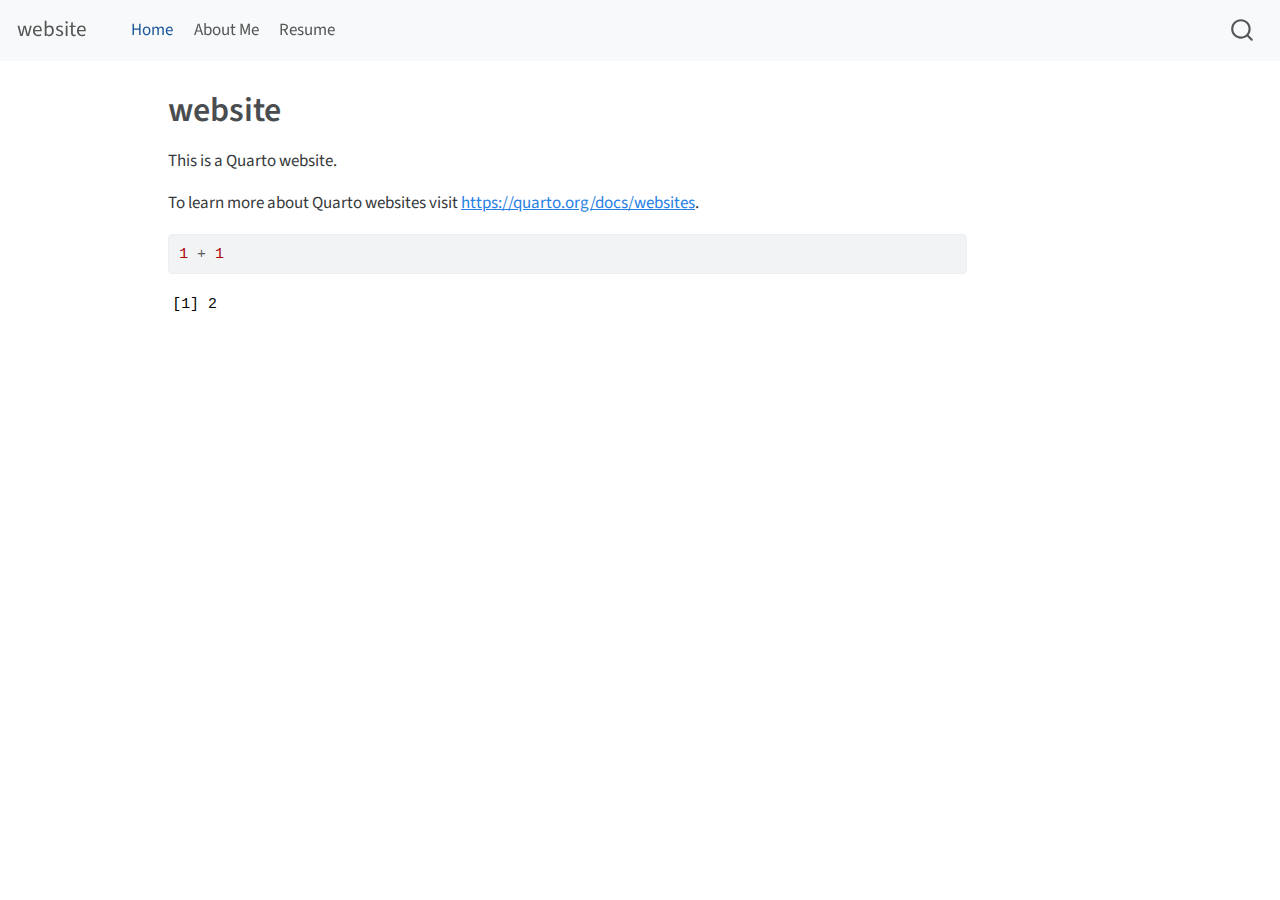
==== index.html @ 54f01acc "Built site for gh-pages" ====
<!DOCTYPE html>
<html xmlns="http://www.w3.org/1999/xhtml" lang="en" xml:lang="en"><head>

<meta charset="utf-8">
<meta name="generator" content="quarto-1.3.433">

<meta name="viewport" content="width=device-width, initial-scale=1.0, user-scalable=yes">


<title>website</title>
<style>
code{white-space: pre-wrap;}
span.smallcaps{font-variant: small-caps;}
div.columns{display: flex; gap: min(4vw, 1.5em);}
div.column{flex: auto; overflow-x: auto;}
div.hanging-indent{margin-left: 1.5em; text-indent: -1.5em;}
ul.task-list{list-style: none;}
ul.task-list li input[type="checkbox"] {
  width: 0.8em;
  margin: 0 0.8em 0.2em -1em; /* quarto-specific, see https://github.com/quarto-dev/quarto-cli/issues/4556 */ 
  vertical-align: middle;
}
/* CSS for syntax highlighting */
pre > code.sourceCode { white-space: pre; position: relative; }
pre > code.sourceCode > span { display: inline-block; line-height: 1.25; }
pre > code.sourceCode > span:empty { height: 1.2em; }
.sourceCode { overflow: visible; }
code.sourceCode > span { color: inherit; text-decoration: inherit; }
div.sourceCode { margin: 1em 0; }
pre.sourceCode { margin: 0; }
@media screen {
div.sourceCode { overflow: auto; }
}
@media print {
pre > code.sourceCode { white-space: pre-wrap; }
pre > code.sourceCode > span { text-indent: -5em; padding-left: 5em; }
}
pre.numberSource code
  { counter-reset: source-line 0; }
pre.numberSource code > span
  { position: relative; left: -4em; counter-increment: source-line; }
pre.numberSource code > span > a:first-child::before
  { content: counter(source-line);
    position: relative; left: -1em; text-align: right; vertical-align: baseline;
    border: none; display: inline-block;
    -webkit-touch-callout: none; -webkit-user-select: none;
    -khtml-user-select: none; -moz-user-select: none;
    -ms-user-select: none; user-select: none;
    padding: 0 4px; width: 4em;
  }
pre.numberSource { margin-left: 3em;  padding-left: 4px; }
div.sourceCode
  {   }
@media screen {
pre > code.sourceCode > span > a:first-child::before { text-decoration: underline; }
}
</style>


<script src="site_libs/quarto-nav/quarto-nav.js"></script>
<script src="site_libs/quarto-nav/headroom.min.js"></script>
<script src="site_libs/clipboard/clipboard.min.js"></script>
<script src="site_libs/quarto-search/autocomplete.umd.js"></script>
<script src="site_libs/quarto-search/fuse.min.js"></script>
<script src="site_libs/quarto-search/quarto-search.js"></script>
<meta name="quarto:offset" content="./">
<script src="site_libs/quarto-html/quarto.js"></script>
<script src="site_libs/quarto-html/popper.min.js"></script>
<script src="site_libs/quarto-html/tippy.umd.min.js"></script>
<script src="site_libs/quarto-html/anchor.min.js"></script>
<link href="site_libs/quarto-html/tippy.css" rel="stylesheet">
<link href="site_libs/quarto-html/quarto-syntax-highlighting.css" rel="stylesheet" id="quarto-text-highlighting-styles">
<script src="site_libs/bootstrap/bootstrap.min.js"></script>
<link href="site_libs/bootstrap/bootstrap-icons.css" rel="stylesheet">
<link href="site_libs/bootstrap/bootstrap.min.css" rel="stylesheet" id="quarto-bootstrap" data-mode="light">
<script id="quarto-search-options" type="application/json">{
  "location": "navbar",
  "copy-button": false,
  "collapse-after": 3,
  "panel-placement": "end",
  "type": "overlay",
  "limit": 20,
  "language": {
    "search-no-results-text": "No results",
    "search-matching-documents-text": "matching documents",
    "search-copy-link-title": "Copy link to search",
    "search-hide-matches-text": "Hide additional matches",
    "search-more-match-text": "more match in this document",
    "search-more-matches-text": "more matches in this document",
    "search-clear-button-title": "Clear",
    "search-detached-cancel-button-title": "Cancel",
    "search-submit-button-title": "Submit",
    "search-label": "Search"
  }
}</script>


<link rel="stylesheet" href="styles.css">
</head>

<body class="nav-fixed">

<div id="quarto-search-results"></div>
  <header id="quarto-header" class="headroom fixed-top">
    <nav class="navbar navbar-expand-lg navbar-dark ">
      <div class="navbar-container container-fluid">
      <div class="navbar-brand-container">
    <a class="navbar-brand" href="./index.html">
    <span class="navbar-title">website</span>
    </a>
  </div>
            <div id="quarto-search" class="" title="Search"></div>
          <button class="navbar-toggler" type="button" data-bs-toggle="collapse" data-bs-target="#navbarCollapse" aria-controls="navbarCollapse" aria-expanded="false" aria-label="Toggle navigation" onclick="if (window.quartoToggleHeadroom) { window.quartoToggleHeadroom(); }">
  <span class="navbar-toggler-icon"></span>
</button>
          <div class="collapse navbar-collapse" id="navbarCollapse">
            <ul class="navbar-nav navbar-nav-scroll me-auto">
  <li class="nav-item">
    <a class="nav-link active" href="./index.html" rel="" target="" aria-current="page">
 <span class="menu-text">Home</span></a>
  </li>  
  <li class="nav-item">
    <a class="nav-link" href="./about.html" rel="" target="">
 <span class="menu-text">About Me</span></a>
  </li>  
  <li class="nav-item">
    <a class="nav-link" href="./resume/kring-resume.html" rel="" target="">
 <span class="menu-text">Resume</span></a>
  </li>  
</ul>
            <div class="quarto-navbar-tools ms-auto">
</div>
          </div> <!-- /navcollapse -->
      </div> <!-- /container-fluid -->
    </nav>
</header>
<!-- content -->
<div id="quarto-content" class="quarto-container page-columns page-rows-contents page-layout-article page-navbar">
<!-- sidebar -->
<!-- margin-sidebar -->
    <div id="quarto-margin-sidebar" class="sidebar margin-sidebar">
        
    </div>
<!-- main -->
<main class="content" id="quarto-document-content">

<header id="title-block-header" class="quarto-title-block default">
<div class="quarto-title">
<h1 class="title">website</h1>
</div>



<div class="quarto-title-meta">

    
  
    
  </div>
  

</header>

<p>This is a Quarto website.</p>
<p>To learn more about Quarto websites visit <a href="https://quarto.org/docs/websites" class="uri">https://quarto.org/docs/websites</a>.</p>
<div class="cell">
<div class="sourceCode cell-code" id="cb1"><pre class="sourceCode r code-with-copy"><code class="sourceCode r"><span id="cb1-1"><a href="#cb1-1" aria-hidden="true" tabindex="-1"></a><span class="dv">1</span> <span class="sc">+</span> <span class="dv">1</span></span></code><button title="Copy to Clipboard" class="code-copy-button"><i class="bi"></i></button></pre></div>
<div class="cell-output cell-output-stdout">
<pre><code>[1] 2</code></pre>
</div>
</div>



</main> <!-- /main -->
<script id="quarto-html-after-body" type="application/javascript">
window.document.addEventListener("DOMContentLoaded", function (event) {
  const toggleBodyColorMode = (bsSheetEl) => {
    const mode = bsSheetEl.getAttribute("data-mode");
    const bodyEl = window.document.querySelector("body");
    if (mode === "dark") {
      bodyEl.classList.add("quarto-dark");
      bodyEl.classList.remove("quarto-light");
    } else {
      bodyEl.classList.add("quarto-light");
      bodyEl.classList.remove("quarto-dark");
    }
  }
  const toggleBodyColorPrimary = () => {
    const bsSheetEl = window.document.querySelector("link#quarto-bootstrap");
    if (bsSheetEl) {
      toggleBodyColorMode(bsSheetEl);
    }
  }
  toggleBodyColorPrimary();  
  const icon = "";
  const anchorJS = new window.AnchorJS();
  anchorJS.options = {
    placement: 'right',
    icon: icon
  };
  anchorJS.add('.anchored');
  const isCodeAnnotation = (el) => {
    for (const clz of el.classList) {
      if (clz.startsWith('code-annotation-')) {                     
        return true;
      }
    }
    return false;
  }
  const clipboard = new window.ClipboardJS('.code-copy-button', {
    text: function(trigger) {
      const codeEl = trigger.previousElementSibling.cloneNode(true);
      for (const childEl of codeEl.children) {
        if (isCodeAnnotation(childEl)) {
          childEl.remove();
        }
      }
      return codeEl.innerText;
    }
  });
  clipboard.on('success', function(e) {
    // button target
    const button = e.trigger;
    // don't keep focus
    button.blur();
    // flash "checked"
    button.classList.add('code-copy-button-checked');
    var currentTitle = button.getAttribute("title");
    button.setAttribute("title", "Copied!");
    let tooltip;
    if (window.bootstrap) {
      button.setAttribute("data-bs-toggle", "tooltip");
      button.setAttribute("data-bs-placement", "left");
      button.setAttribute("data-bs-title", "Copied!");
      tooltip = new bootstrap.Tooltip(button, 
        { trigger: "manual", 
          customClass: "code-copy-button-tooltip",
          offset: [0, -8]});
      tooltip.show();    
    }
    setTimeout(function() {
      if (tooltip) {
        tooltip.hide();
        button.removeAttribute("data-bs-title");
        button.removeAttribute("data-bs-toggle");
        button.removeAttribute("data-bs-placement");
      }
      button.setAttribute("title", currentTitle);
      button.classList.remove('code-copy-button-checked');
    }, 1000);
    // clear code selection
    e.clearSelection();
  });
  function tippyHover(el, contentFn) {
    const config = {
      allowHTML: true,
      content: contentFn,
      maxWidth: 500,
      delay: 100,
      arrow: false,
      appendTo: function(el) {
          return el.parentElement;
      },
      interactive: true,
      interactiveBorder: 10,
      theme: 'quarto',
      placement: 'bottom-start'
    };
    window.tippy(el, config); 
  }
  const noterefs = window.document.querySelectorAll('a[role="doc-noteref"]');
  for (var i=0; i<noterefs.length; i++) {
    const ref = noterefs[i];
    tippyHover(ref, function() {
      // use id or data attribute instead here
      let href = ref.getAttribute('data-footnote-href') || ref.getAttribute('href');
      try { href = new URL(href).hash; } catch {}
      const id = href.replace(/^#\/?/, "");
      const note = window.document.getElementById(id);
      return note.innerHTML;
    });
  }
      let selectedAnnoteEl;
      const selectorForAnnotation = ( cell, annotation) => {
        let cellAttr = 'data-code-cell="' + cell + '"';
        let lineAttr = 'data-code-annotation="' +  annotation + '"';
        const selector = 'span[' + cellAttr + '][' + lineAttr + ']';
        return selector;
      }
      const selectCodeLines = (annoteEl) => {
        const doc = window.document;
        const targetCell = annoteEl.getAttribute("data-target-cell");
        const targetAnnotation = annoteEl.getAttribute("data-target-annotation");
        const annoteSpan = window.document.querySelector(selectorForAnnotation(targetCell, targetAnnotation));
        const lines = annoteSpan.getAttribute("data-code-lines").split(",");
        const lineIds = lines.map((line) => {
          return targetCell + "-" + line;
        })
        let top = null;
        let height = null;
        let parent = null;
        if (lineIds.length > 0) {
            //compute the position of the single el (top and bottom and make a div)
            const el = window.document.getElementById(lineIds[0]);
            top = el.offsetTop;
            height = el.offsetHeight;
            parent = el.parentElement.parentElement;
          if (lineIds.length > 1) {
            const lastEl = window.document.getElementById(lineIds[lineIds.length - 1]);
            const bottom = lastEl.offsetTop + lastEl.offsetHeight;
            height = bottom - top;
          }
          if (top !== null && height !== null && parent !== null) {
            // cook up a div (if necessary) and position it 
            let div = window.document.getElementById("code-annotation-line-highlight");
            if (div === null) {
              div = window.document.createElement("div");
              div.setAttribute("id", "code-annotation-line-highlight");
              div.style.position = 'absolute';
              parent.appendChild(div);
            }
            div.style.top = top - 2 + "px";
            div.style.height = height + 4 + "px";
            let gutterDiv = window.document.getElementById("code-annotation-line-highlight-gutter");
            if (gutterDiv === null) {
              gutterDiv = window.document.createElement("div");
              gutterDiv.setAttribute("id", "code-annotation-line-highlight-gutter");
              gutterDiv.style.position = 'absolute';
              const codeCell = window.document.getElementById(targetCell);
              const gutter = codeCell.querySelector('.code-annotation-gutter');
              gutter.appendChild(gutterDiv);
            }
            gutterDiv.style.top = top - 2 + "px";
            gutterDiv.style.height = height + 4 + "px";
          }
          selectedAnnoteEl = annoteEl;
        }
      };
      const unselectCodeLines = () => {
        const elementsIds = ["code-annotation-line-highlight", "code-annotation-line-highlight-gutter"];
        elementsIds.forEach((elId) => {
          const div = window.document.getElementById(elId);
          if (div) {
            div.remove();
          }
        });
        selectedAnnoteEl = undefined;
      };
      // Attach click handler to the DT
      const annoteDls = window.document.querySelectorAll('dt[data-target-cell]');
      for (const annoteDlNode of annoteDls) {
        annoteDlNode.addEventListener('click', (event) => {
          const clickedEl = event.target;
          if (clickedEl !== selectedAnnoteEl) {
            unselectCodeLines();
            const activeEl = window.document.querySelector('dt[data-target-cell].code-annotation-active');
            if (activeEl) {
              activeEl.classList.remove('code-annotation-active');
            }
            selectCodeLines(clickedEl);
            clickedEl.classList.add('code-annotation-active');
          } else {
            // Unselect the line
            unselectCodeLines();
            clickedEl.classList.remove('code-annotation-active');
          }
        });
      }
  const findCites = (el) => {
    const parentEl = el.parentElement;
    if (parentEl) {
      const cites = parentEl.dataset.cites;
      if (cites) {
        return {
          el,
          cites: cites.split(' ')
        };
      } else {
        return findCites(el.parentElement)
      }
    } else {
      return undefined;
    }
  };
  var bibliorefs = window.document.querySelectorAll('a[role="doc-biblioref"]');
  for (var i=0; i<bibliorefs.length; i++) {
    const ref = bibliorefs[i];
    const citeInfo = findCites(ref);
    if (citeInfo) {
      tippyHover(citeInfo.el, function() {
        var popup = window.document.createElement('div');
        citeInfo.cites.forEach(function(cite) {
          var citeDiv = window.document.createElement('div');
          citeDiv.classList.add('hanging-indent');
          citeDiv.classList.add('csl-entry');
          var biblioDiv = window.document.getElementById('ref-' + cite);
          if (biblioDiv) {
            citeDiv.innerHTML = biblioDiv.innerHTML;
          }
          popup.appendChild(citeDiv);
        });
        return popup.innerHTML;
      });
    }
  }
});
</script>
</div> <!-- /content -->



</body></html>
---- site_libs/quarto-html/tippy.css ----
.tippy-box[data-animation=fade][data-state=hidden]{opacity:0}[data-tippy-root]{max-width:calc(100vw - 10px)}.tippy-box{position:relative;background-color:#333;color:#fff;border-radius:4px;font-size:14px;line-height:1.4;white-space:normal;outline:0;transition-property:transform,visibility,opacity}.tippy-box[data-placement^=top]>.tippy-arrow{bottom:0}.tippy-box[data-placement^=top]>.tippy-arrow:before{bottom:-7px;left:0;border-width:8px 8px 0;border-top-color:initial;transform-origin:center top}.tippy-box[data-placement^=bottom]>.tippy-arrow{top:0}.tippy-box[data-placement^=bottom]>.tippy-arrow:before{top:-7px;left:0;border-width:0 8px 8px;border-bottom-color:initial;transform-origin:center bottom}.tippy-box[data-placement^=left]>.tippy-arrow{right:0}.tippy-box[data-placement^=left]>.tippy-arrow:before{border-width:8px 0 8px 8px;border-left-color:initial;right:-7px;transform-origin:center left}.tippy-box[data-placement^=right]>.tippy-arrow{left:0}.tippy-box[data-placement^=right]>.tippy-arrow:before{left:-7px;border-width:8px 8px 8px 0;border-right-color:initial;transform-origin:center right}.tippy-box[data-inertia][data-state=visible]{transition-timing-function:cubic-bezier(.54,1.5,.38,1.11)}.tippy-arrow{width:16px;height:16px;color:#333}.tippy-arrow:before{content:"";position:absolute;border-color:transparent;border-style:solid}.tippy-content{position:relative;padding:5px 9px;z-index:1}
---- site_libs/quarto-html/quarto-syntax-highlighting.css ----
/* quarto syntax highlight colors */
:root {
  --quarto-hl-ot-color: #003B4F;
  --quarto-hl-at-color: #657422;
  --quarto-hl-ss-color: #20794D;
  --quarto-hl-an-color: #5E5E5E;
  --quarto-hl-fu-color: #4758AB;
  --quarto-hl-st-color: #20794D;
  --quarto-hl-cf-color: #003B4F;
  --quarto-hl-op-color: #5E5E5E;
  --quarto-hl-er-color: #AD0000;
  --quarto-hl-bn-color: #AD0000;
  --quarto-hl-al-color: #AD0000;
  --quarto-hl-va-color: #111111;
  --quarto-hl-bu-color: inherit;
  --quarto-hl-ex-color: inherit;
  --quarto-hl-pp-color: #AD0000;
  --quarto-hl-in-color: #5E5E5E;
  --quarto-hl-vs-color: #20794D;
  --quarto-hl-wa-color: #5E5E5E;
  --quarto-hl-do-color: #5E5E5E;
  --quarto-hl-im-color: #00769E;
  --quarto-hl-ch-color: #20794D;
  --quarto-hl-dt-color: #AD0000;
  --quarto-hl-fl-color: #AD0000;
  --quarto-hl-co-color: #5E5E5E;
  --quarto-hl-cv-color: #5E5E5E;
  --quarto-hl-cn-color: #8f5902;
  --quarto-hl-sc-color: #5E5E5E;
  --quarto-hl-dv-color: #AD0000;
  --quarto-hl-kw-color: #003B4F;
}

/* other quarto variables */
:root {
  --quarto-font-monospace: SFMono-Regular, Menlo, Monaco, Consolas, "Liberation Mono", "Courier New", monospace;
}

pre > code.sourceCode > span {
  color: #003B4F;
}

code span {
  color: #003B4F;
}

code.sourceCode > span {
  color: #003B4F;
}

div.sourceCode,
div.sourceCode pre.sourceCode {
  color: #003B4F;
}

code span.ot {
  color: #003B4F;
  font-style: inherit;
}

code span.at {
  color: #657422;
  font-style: inherit;
}

code span.ss {
  color: #20794D;
  font-style: inherit;
}

code span.an {
  color: #5E5E5E;
  font-style: inherit;
}

code span.fu {
  color: #4758AB;
  font-style: inherit;
}

code span.st {
  color: #20794D;
  font-style: inherit;
}

code span.cf {
  color: #003B4F;
  font-style: inherit;
}

code span.op {
  color: #5E5E5E;
  font-style: inherit;
}

code span.er {
  color: #AD0000;
  font-style: inherit;
}

code span.bn {
  color: #AD0000;
  font-style: inherit;
}

code span.al {
  color: #AD0000;
  font-style: inherit;
}

code span.va {
  color: #111111;
  font-style: inherit;
}

code span.bu {
  font-style: inherit;
}

code span.ex {
  font-style: inherit;
}

code span.pp {
  color: #AD0000;
  font-style: inherit;
}

code span.in {
  color: #5E5E5E;
  font-style: inherit;
}

code span.vs {
  color: #20794D;
  font-style: inherit;
}

code span.wa {
  color: #5E5E5E;
  font-style: italic;
}

code span.do {
  color: #5E5E5E;
  font-style: italic;
}

code span.im {
  color: #00769E;
  font-style: inherit;
}

code span.ch {
  color: #20794D;
  font-style: inherit;
}

code span.dt {
  color: #AD0000;
  font-style: inherit;
}

code span.fl {
  color: #AD0000;
  font-style: inherit;
}

code span.co {
  color: #5E5E5E;
  font-style: inherit;
}

code span.cv {
  color: #5E5E5E;
  font-style: italic;
}

code span.cn {
  color: #8f5902;
  font-style: inherit;
}

code span.sc {
  color: #5E5E5E;
  font-style: inherit;
}

code span.dv {
  color: #AD0000;
  font-style: inherit;
}

code span.kw {
  color: #003B4F;
  font-style: inherit;
}

.prevent-inlining {
  content: "</";
}

/*# sourceMappingURL=debc5d5d77c3f9108843748ff7464032.css.map */
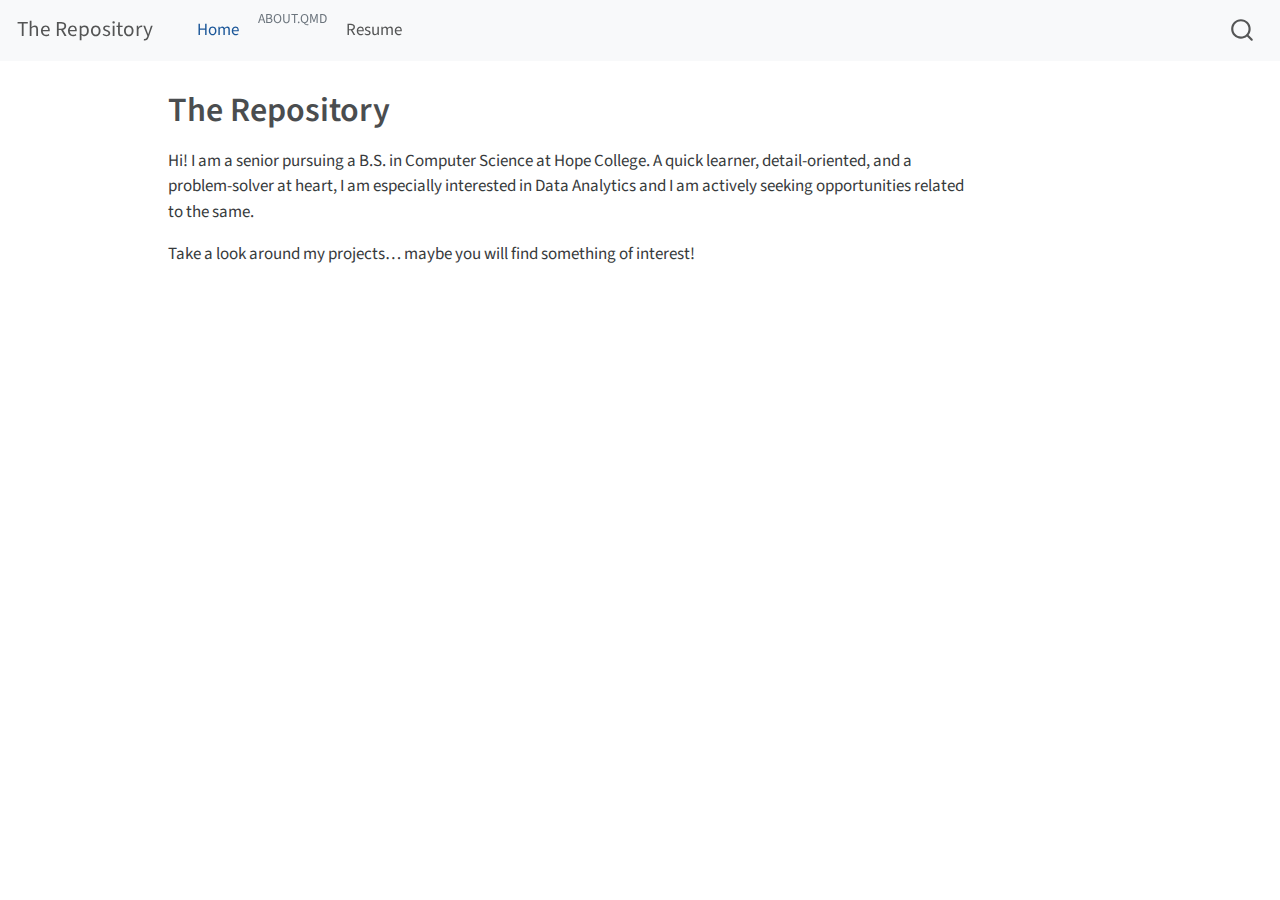
==== commit 902e7112: "Built site for gh-pages" ====
--- a/index.html
+++ b/index.html
@@ -7,7 +7,7 @@
 <meta name="viewport" content="width=device-width, initial-scale=1.0, user-scalable=yes">
 
 
-<title>website</title>
+<title>The Repository</title>
 <style>
 code{white-space: pre-wrap;}
 span.smallcaps{font-variant: small-caps;}
@@ -19,40 +19,6 @@
   width: 0.8em;
   margin: 0 0.8em 0.2em -1em; /* quarto-specific, see https://github.com/quarto-dev/quarto-cli/issues/4556 */ 
   vertical-align: middle;
-}
-/* CSS for syntax highlighting */
-pre > code.sourceCode { white-space: pre; position: relative; }
-pre > code.sourceCode > span { display: inline-block; line-height: 1.25; }
-pre > code.sourceCode > span:empty { height: 1.2em; }
-.sourceCode { overflow: visible; }
-code.sourceCode > span { color: inherit; text-decoration: inherit; }
-div.sourceCode { margin: 1em 0; }
-pre.sourceCode { margin: 0; }
-@media screen {
-div.sourceCode { overflow: auto; }
-}
-@media print {
-pre > code.sourceCode { white-space: pre-wrap; }
-pre > code.sourceCode > span { text-indent: -5em; padding-left: 5em; }
-}
-pre.numberSource code
-  { counter-reset: source-line 0; }
-pre.numberSource code > span
-  { position: relative; left: -4em; counter-increment: source-line; }
-pre.numberSource code > span > a:first-child::before
-  { content: counter(source-line);
-    position: relative; left: -1em; text-align: right; vertical-align: baseline;
-    border: none; display: inline-block;
-    -webkit-touch-callout: none; -webkit-user-select: none;
-    -khtml-user-select: none; -moz-user-select: none;
-    -ms-user-select: none; user-select: none;
-    padding: 0 4px; width: 4em;
-  }
-pre.numberSource { margin-left: 3em;  padding-left: 4px; }
-div.sourceCode
-  {   }
-@media screen {
-pre > code.sourceCode > span > a:first-child::before { text-decoration: underline; }
 }
 </style>
 
@@ -106,7 +72,7 @@
       <div class="navbar-container container-fluid">
       <div class="navbar-brand-container">
     <a class="navbar-brand" href="./index.html">
-    <span class="navbar-title">website</span>
+    <span class="navbar-title">The Repository</span>
     </a>
   </div>
             <div id="quarto-search" class="" title="Search"></div>
@@ -119,10 +85,8 @@
     <a class="nav-link active" href="./index.html" rel="" target="" aria-current="page">
  <span class="menu-text">Home</span></a>
   </li>  
-  <li class="nav-item">
-    <a class="nav-link" href="./about.html" rel="" target="">
- <span class="menu-text">About Me</span></a>
-  </li>  
+  <li class="dropdown-header">
+ <span class="menu-text">about.qmd</span></li>
   <li class="nav-item">
     <a class="nav-link" href="./resume/kring-resume.html" rel="" target="">
  <span class="menu-text">Resume</span></a>
@@ -146,7 +110,7 @@
 
 <header id="title-block-header" class="quarto-title-block default">
 <div class="quarto-title">
-<h1 class="title">website</h1>
+<h1 class="title">The Repository</h1>
 </div>
 
 
@@ -161,14 +125,8 @@
 
 </header>
 
-<p>This is a Quarto website.</p>
-<p>To learn more about Quarto websites visit <a href="https://quarto.org/docs/websites" class="uri">https://quarto.org/docs/websites</a>.</p>
-<div class="cell">
-<div class="sourceCode cell-code" id="cb1"><pre class="sourceCode r code-with-copy"><code class="sourceCode r"><span id="cb1-1"><a href="#cb1-1" aria-hidden="true" tabindex="-1"></a><span class="dv">1</span> <span class="sc">+</span> <span class="dv">1</span></span></code><button title="Copy to Clipboard" class="code-copy-button"><i class="bi"></i></button></pre></div>
-<div class="cell-output cell-output-stdout">
-<pre><code>[1] 2</code></pre>
-</div>
-</div>
+<p>Hi! I am a senior pursuing a B.S. in Computer Science at Hope College. A quick learner, detail-oriented, and a problem-solver at heart, I am especially interested in Data Analytics and I am actively seeking opportunities related to the same.</p>
+<p>Take a look around my projects… maybe you will find something of interest!</p>
 
 
 
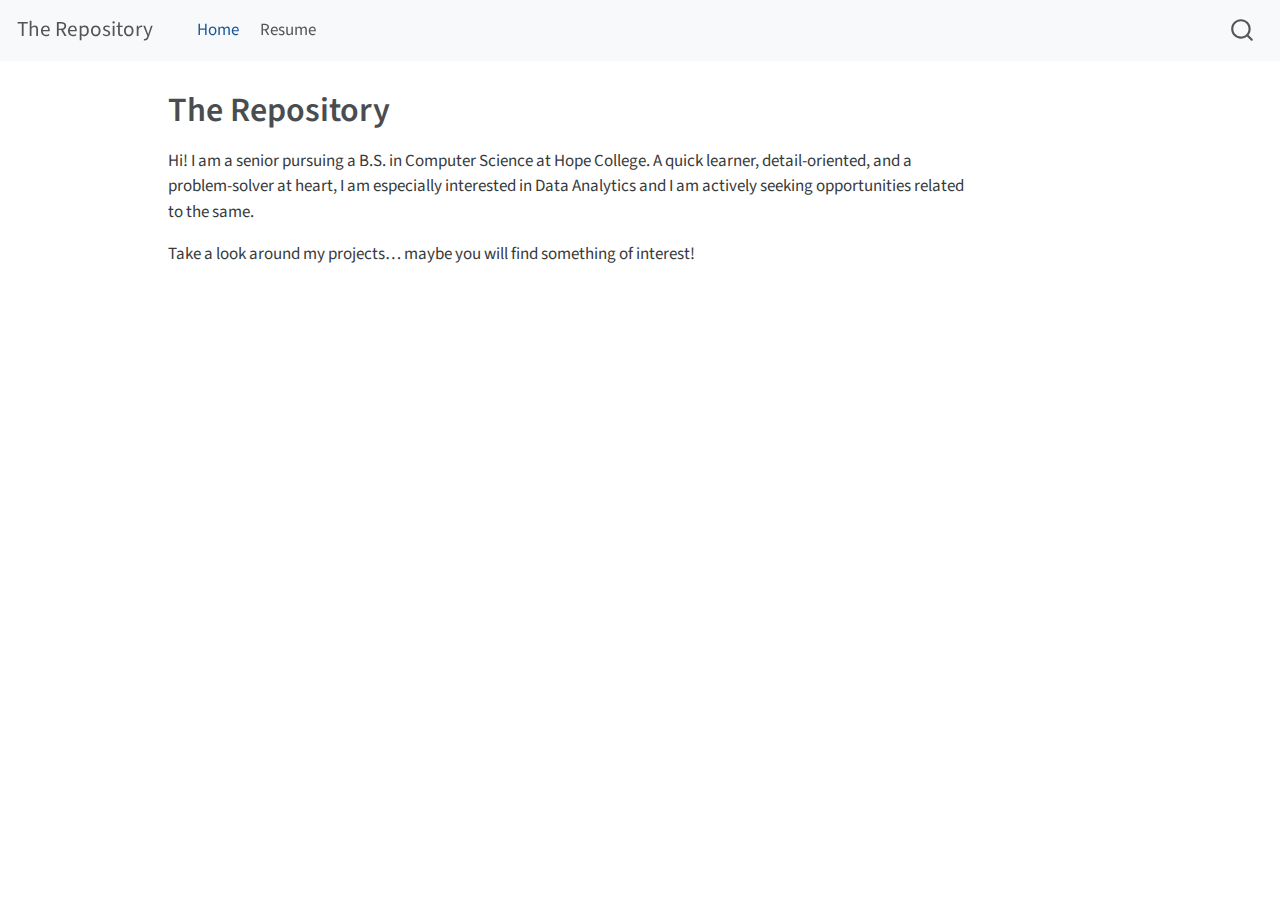
==== commit ab0bfa58: "Built site for gh-pages" ====
--- a/index.html
+++ b/index.html
@@ -85,8 +85,6 @@
     <a class="nav-link active" href="./index.html" rel="" target="" aria-current="page">
  <span class="menu-text">Home</span></a>
   </li>  
-  <li class="dropdown-header">
- <span class="menu-text">about.qmd</span></li>
   <li class="nav-item">
     <a class="nav-link" href="./resume/kring-resume.html" rel="" target="">
  <span class="menu-text">Resume</span></a>
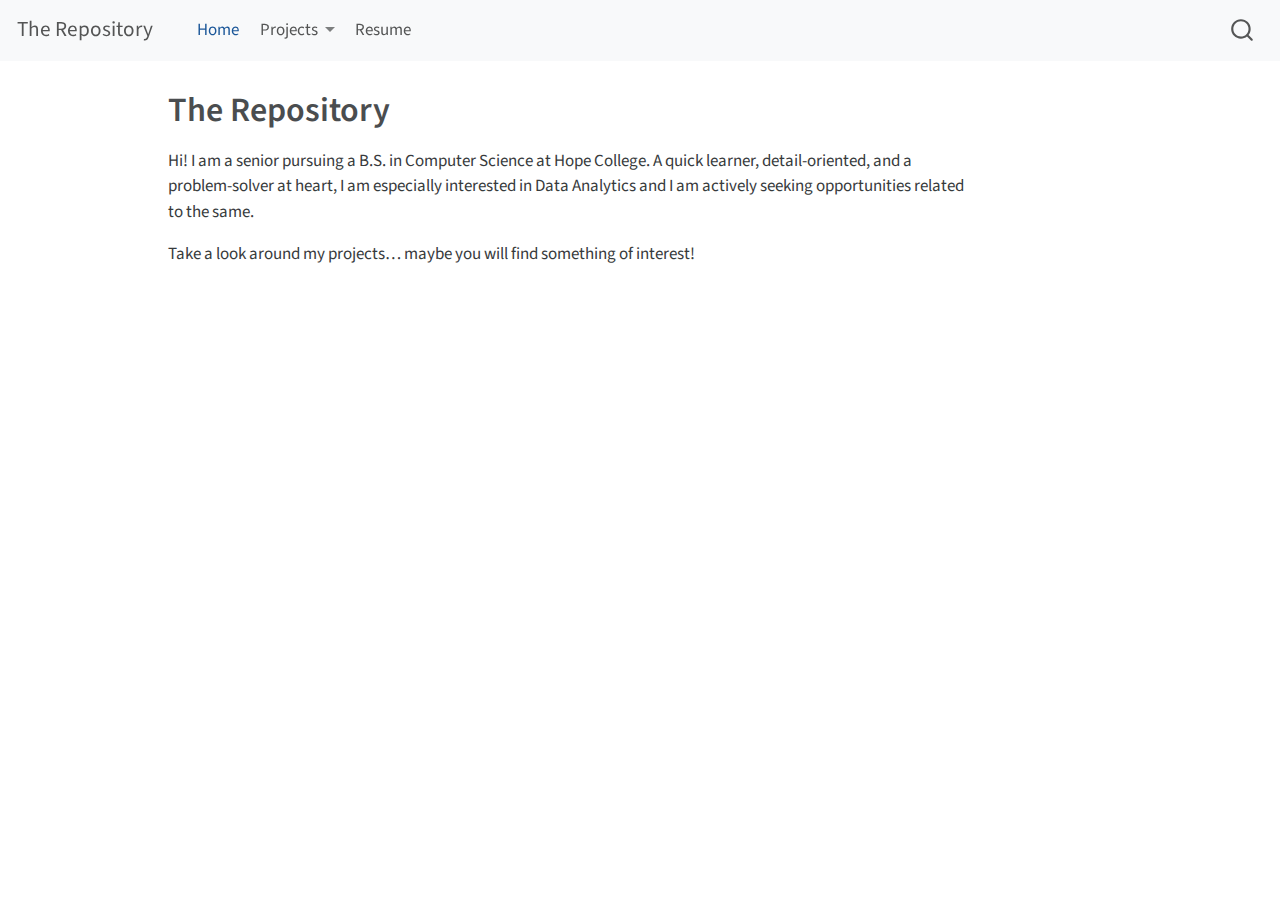
==== commit 66e58f1f: "Built site for gh-pages" ====
--- a/index.html
+++ b/index.html
@@ -85,6 +85,18 @@
     <a class="nav-link active" href="./index.html" rel="" target="" aria-current="page">
  <span class="menu-text">Home</span></a>
   </li>  
+  <li class="nav-item dropdown ">
+    <a class="nav-link dropdown-toggle" href="#" id="nav-menu-projects" role="button" data-bs-toggle="dropdown" aria-expanded="false" rel="" target="">
+ <span class="menu-text">Projects</span>
+    </a>
+    <ul class="dropdown-menu" aria-labelledby="nav-menu-projects">    
+        <li>
+    <a class="dropdown-item" href="./erie.html" rel="" target="">
+ <span class="dropdown-text">Lake Erie Analysis</span></a>
+  </li>  
+        <li class="dropdown-header">gtthemes</li>
+    </ul>
+  </li>
   <li class="nav-item">
     <a class="nav-link" href="./resume/kring-resume.html" rel="" target="">
  <span class="menu-text">Resume</span></a>
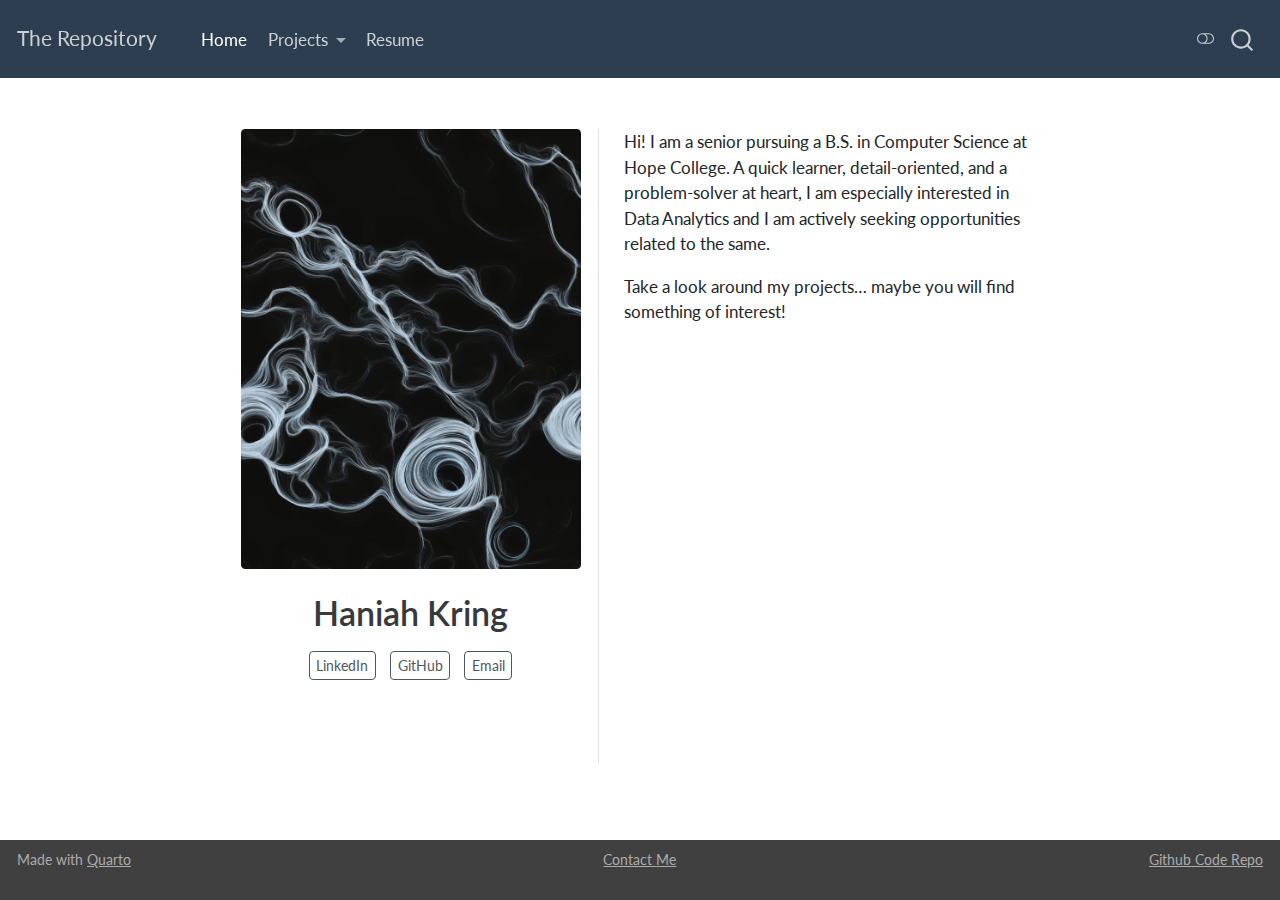
==== commit cba12251: "Built site for gh-pages" ====
--- a/index.html
+++ b/index.html
@@ -7,7 +7,7 @@
 <meta name="viewport" content="width=device-width, initial-scale=1.0, user-scalable=yes">
 
 
-<title>The Repository</title>
+<title>The Repository - Haniah Kring</title>
 <style>
 code{white-space: pre-wrap;}
 span.smallcaps{font-variant: small-caps;}
@@ -33,12 +33,13 @@
 <script src="site_libs/quarto-html/quarto.js"></script>
 <script src="site_libs/quarto-html/popper.min.js"></script>
 <script src="site_libs/quarto-html/tippy.umd.min.js"></script>
-<script src="site_libs/quarto-html/anchor.min.js"></script>
 <link href="site_libs/quarto-html/tippy.css" rel="stylesheet">
-<link href="site_libs/quarto-html/quarto-syntax-highlighting.css" rel="stylesheet" id="quarto-text-highlighting-styles">
+<link href="site_libs/quarto-html/quarto-syntax-highlighting.css" rel="stylesheet" class="quarto-color-scheme" id="quarto-text-highlighting-styles">
+<link href="site_libs/quarto-html/quarto-syntax-highlighting-dark.css" rel="prefetch" class="quarto-color-scheme quarto-color-alternate" id="quarto-text-highlighting-styles">
 <script src="site_libs/bootstrap/bootstrap.min.js"></script>
 <link href="site_libs/bootstrap/bootstrap-icons.css" rel="stylesheet">
-<link href="site_libs/bootstrap/bootstrap.min.css" rel="stylesheet" id="quarto-bootstrap" data-mode="light">
+<link href="site_libs/bootstrap/bootstrap.min.css" rel="stylesheet" class="quarto-color-scheme" id="quarto-bootstrap" data-mode="light">
+<link href="site_libs/bootstrap/bootstrap-dark.min.css" rel="prefetch" class="quarto-color-scheme quarto-color-alternate" id="quarto-bootstrap" data-mode="dark">
 <script id="quarto-search-options" type="application/json">{
   "location": "navbar",
   "copy-button": false,
@@ -64,7 +65,8 @@
 <link rel="stylesheet" href="styles.css">
 </head>
 
-<body class="nav-fixed">
+<body class="nav-fixed fullcontent">
+
 
 <div id="quarto-search-results"></div>
   <header id="quarto-header" class="headroom fixed-top">
@@ -94,7 +96,10 @@
     <a class="dropdown-item" href="./erie.html" rel="" target="">
  <span class="dropdown-text">Lake Erie Analysis</span></a>
   </li>  
-        <li class="dropdown-header">gtthemes</li>
+        <li>
+    <a class="dropdown-item" href="./tableclothr.html" rel="" target="">
+ <span class="dropdown-text">tableclothr</span></a>
+  </li>  
     </ul>
   </li>
   <li class="nav-item">
@@ -103,6 +108,7 @@
   </li>  
 </ul>
             <div class="quarto-navbar-tools ms-auto">
+  <a href="" class="quarto-color-scheme-toggle quarto-navigation-tool  px-1" onclick="window.quartoToggleColorScheme(); return false;" title="Toggle dark mode"><i class="bi"></i></a>
 </div>
           </div> <!-- /navcollapse -->
       </div> <!-- /container-fluid -->
@@ -112,35 +118,39 @@
 <div id="quarto-content" class="quarto-container page-columns page-rows-contents page-layout-article page-navbar">
 <!-- sidebar -->
 <!-- margin-sidebar -->
-    <div id="quarto-margin-sidebar" class="sidebar margin-sidebar">
-        
-    </div>
+    
 <!-- main -->
-<main class="content" id="quarto-document-content">
-
+<div class="quarto-about-trestles">
+  <div class="about-entity">
+    <img src="images/cover.jpg" class="about-image
+  rounded " style="width: 20em;">
 <header id="title-block-header" class="quarto-title-block default">
 <div class="quarto-title">
-<h1 class="title">The Repository</h1>
+<h1 class="title">Haniah Kring</h1>
 </div>
-
-
-
 <div class="quarto-title-meta">
-
-    
-  
-    
   </div>
-  
-
 </header>
-
+    <div class="about-links">
+  <a href="https://www.linkedin.com/in/hrkring/" class="about-link" rel="" target="">
+     <span class="about-link-text">LinkedIn</span>
+  </a>
+  <a href="https://github.com/hrkring" class="about-link" rel="" target="">
+     <span class="about-link-text">GitHub</span>
+  </a>
+  <a href="mailto:hrishonkring@gmail.com" class="about-link" rel="" target="">
+     <span class="about-link-text">Email</span>
+  </a>
+</div>
+  </div>
+  <div class="about-contents"><main class="content" id="quarto-document-content">
 <p>Hi! I am a senior pursuing a B.S. in Computer Science at Hope College. A quick learner, detail-oriented, and a problem-solver at heart, I am especially interested in Data Analytics and I am actively seeking opportunities related to the same.</p>
 <p>Take a look around my projects… maybe you will find something of interest!</p>
 
 
-
-</main> <!-- /main -->
+</main></div>
+</div>
+ <!-- /main -->
 <script id="quarto-html-after-body" type="application/javascript">
 window.document.addEventListener("DOMContentLoaded", function (event) {
   const toggleBodyColorMode = (bsSheetEl) => {
@@ -161,13 +171,121 @@
     }
   }
   toggleBodyColorPrimary();  
-  const icon = "";
-  const anchorJS = new window.AnchorJS();
-  anchorJS.options = {
-    placement: 'right',
-    icon: icon
+  const disableStylesheet = (stylesheets) => {
+    for (let i=0; i < stylesheets.length; i++) {
+      const stylesheet = stylesheets[i];
+      stylesheet.rel = 'prefetch';
+    }
+  }
+  const enableStylesheet = (stylesheets) => {
+    for (let i=0; i < stylesheets.length; i++) {
+      const stylesheet = stylesheets[i];
+      stylesheet.rel = 'stylesheet';
+    }
+  }
+  const manageTransitions = (selector, allowTransitions) => {
+    const els = window.document.querySelectorAll(selector);
+    for (let i=0; i < els.length; i++) {
+      const el = els[i];
+      if (allowTransitions) {
+        el.classList.remove('notransition');
+      } else {
+        el.classList.add('notransition');
+      }
+    }
+  }
+  const toggleColorMode = (alternate) => {
+    // Switch the stylesheets
+    const alternateStylesheets = window.document.querySelectorAll('link.quarto-color-scheme.quarto-color-alternate');
+    manageTransitions('#quarto-margin-sidebar .nav-link', false);
+    if (alternate) {
+      enableStylesheet(alternateStylesheets);
+      for (const sheetNode of alternateStylesheets) {
+        if (sheetNode.id === "quarto-bootstrap") {
+          toggleBodyColorMode(sheetNode);
+        }
+      }
+    } else {
+      disableStylesheet(alternateStylesheets);
+      toggleBodyColorPrimary();
+    }
+    manageTransitions('#quarto-margin-sidebar .nav-link', true);
+    // Switch the toggles
+    const toggles = window.document.querySelectorAll('.quarto-color-scheme-toggle');
+    for (let i=0; i < toggles.length; i++) {
+      const toggle = toggles[i];
+      if (toggle) {
+        if (alternate) {
+          toggle.classList.add("alternate");     
+        } else {
+          toggle.classList.remove("alternate");
+        }
+      }
+    }
+    // Hack to workaround the fact that safari doesn't
+    // properly recolor the scrollbar when toggling (#1455)
+    if (navigator.userAgent.indexOf('Safari') > 0 && navigator.userAgent.indexOf('Chrome') == -1) {
+      manageTransitions("body", false);
+      window.scrollTo(0, 1);
+      setTimeout(() => {
+        window.scrollTo(0, 0);
+        manageTransitions("body", true);
+      }, 40);  
+    }
+  }
+  const isFileUrl = () => { 
+    return window.location.protocol === 'file:';
+  }
+  const hasAlternateSentinel = () => {  
+    let styleSentinel = getColorSchemeSentinel();
+    if (styleSentinel !== null) {
+      return styleSentinel === "alternate";
+    } else {
+      return false;
+    }
+  }
+  const setStyleSentinel = (alternate) => {
+    const value = alternate ? "alternate" : "default";
+    if (!isFileUrl()) {
+      window.localStorage.setItem("quarto-color-scheme", value);
+    } else {
+      localAlternateSentinel = value;
+    }
+  }
+  const getColorSchemeSentinel = () => {
+    if (!isFileUrl()) {
+      const storageValue = window.localStorage.getItem("quarto-color-scheme");
+      return storageValue != null ? storageValue : localAlternateSentinel;
+    } else {
+      return localAlternateSentinel;
+    }
+  }
+  let localAlternateSentinel = 'default';
+  // Dark / light mode switch
+  window.quartoToggleColorScheme = () => {
+    // Read the current dark / light value 
+    let toAlternate = !hasAlternateSentinel();
+    toggleColorMode(toAlternate);
+    setStyleSentinel(toAlternate);
   };
-  anchorJS.add('.anchored');
+  // Ensure there is a toggle, if there isn't float one in the top right
+  if (window.document.querySelector('.quarto-color-scheme-toggle') === null) {
+    const a = window.document.createElement('a');
+    a.classList.add('top-right');
+    a.classList.add('quarto-color-scheme-toggle');
+    a.href = "";
+    a.onclick = function() { try { window.quartoToggleColorScheme(); } catch {} return false; };
+    const i = window.document.createElement("i");
+    i.classList.add('bi');
+    a.appendChild(i);
+    window.document.body.appendChild(a);
+  }
+  // Switch to dark mode if need be
+  if (hasAlternateSentinel()) {
+    toggleColorMode(true);
+  } else {
+    toggleColorMode(false);
+  }
   const isCodeAnnotation = (el) => {
     for (const clz of el.classList) {
       if (clz.startsWith('code-annotation-')) {                     
@@ -375,6 +493,13 @@
 });
 </script>
 </div> <!-- /content -->
+<footer class="footer">
+  <div class="nav-footer">
+    <div class="nav-footer-left">Made with <a href="https://quarto.org/">Quarto</a></div>   
+    <div class="nav-footer-center"><a href="mailto:hrishonkring@gmail.com">Contact Me</a></div>
+    <div class="nav-footer-right"><a href="https://github.com/hrkring">Github Code Repo</a></div>
+  </div>
+</footer>
 
 
 
--- a/site_libs/quarto-html/quarto-syntax-highlighting-dark.css
+++ b/site_libs/quarto-html/quarto-syntax-highlighting-dark.css
@@ -0,0 +1,189 @@
+/* quarto syntax highlight colors */
+:root {
+  --quarto-hl-al-color: #f07178;
+  --quarto-hl-an-color: #d4d0ab;
+  --quarto-hl-at-color: #00e0e0;
+  --quarto-hl-bn-color: #d4d0ab;
+  --quarto-hl-bu-color: #abe338;
+  --quarto-hl-ch-color: #abe338;
+  --quarto-hl-co-color: #f8f8f2;
+  --quarto-hl-cv-color: #ffd700;
+  --quarto-hl-cn-color: #ffd700;
+  --quarto-hl-cf-color: #ffa07a;
+  --quarto-hl-dt-color: #ffa07a;
+  --quarto-hl-dv-color: #d4d0ab;
+  --quarto-hl-do-color: #f8f8f2;
+  --quarto-hl-er-color: #f07178;
+  --quarto-hl-ex-color: #00e0e0;
+  --quarto-hl-fl-color: #d4d0ab;
+  --quarto-hl-fu-color: #ffa07a;
+  --quarto-hl-im-color: #abe338;
+  --quarto-hl-in-color: #d4d0ab;
+  --quarto-hl-kw-color: #ffa07a;
+  --quarto-hl-op-color: #ffa07a;
+  --quarto-hl-ot-color: #00e0e0;
+  --quarto-hl-pp-color: #dcc6e0;
+  --quarto-hl-re-color: #00e0e0;
+  --quarto-hl-sc-color: #abe338;
+  --quarto-hl-ss-color: #abe338;
+  --quarto-hl-st-color: #abe338;
+  --quarto-hl-va-color: #00e0e0;
+  --quarto-hl-vs-color: #abe338;
+  --quarto-hl-wa-color: #dcc6e0;
+}
+
+/* other quarto variables */
+:root {
+  --quarto-font-monospace: SFMono-Regular, Menlo, Monaco, Consolas, "Liberation Mono", "Courier New", monospace;
+}
+
+code span.al {
+  background-color: #2a0f15;
+  font-weight: bold;
+  color: #f07178;
+}
+
+code span.an {
+  color: #d4d0ab;
+}
+
+code span.at {
+  color: #00e0e0;
+}
+
+code span.bn {
+  color: #d4d0ab;
+}
+
+code span.bu {
+  color: #abe338;
+}
+
+code span.ch {
+  color: #abe338;
+}
+
+code span.co {
+  font-style: italic;
+  color: #f8f8f2;
+}
+
+code span.cv {
+  color: #ffd700;
+}
+
+code span.cn {
+  color: #ffd700;
+}
+
+code span.cf {
+  font-weight: bold;
+  color: #ffa07a;
+}
+
+code span.dt {
+  color: #ffa07a;
+}
+
+code span.dv {
+  color: #d4d0ab;
+}
+
+code span.do {
+  color: #f8f8f2;
+}
+
+code span.er {
+  color: #f07178;
+  text-decoration: underline;
+}
+
+code span.ex {
+  font-weight: bold;
+  color: #00e0e0;
+}
+
+code span.fl {
+  color: #d4d0ab;
+}
+
+code span.fu {
+  color: #ffa07a;
+}
+
+code span.im {
+  color: #abe338;
+}
+
+code span.in {
+  color: #d4d0ab;
+}
+
+code span.kw {
+  font-weight: bold;
+  color: #ffa07a;
+}
+
+pre > code.sourceCode > span {
+  color: #f8f8f2;
+}
+
+code span {
+  color: #f8f8f2;
+}
+
+code.sourceCode > span {
+  color: #f8f8f2;
+}
+
+div.sourceCode,
+div.sourceCode pre.sourceCode {
+  color: #f8f8f2;
+}
+
+code span.op {
+  color: #ffa07a;
+}
+
+code span.ot {
+  color: #00e0e0;
+}
+
+code span.pp {
+  color: #dcc6e0;
+}
+
+code span.re {
+  background-color: #f8f8f2;
+  color: #00e0e0;
+}
+
+code span.sc {
+  color: #abe338;
+}
+
+code span.ss {
+  color: #abe338;
+}
+
+code span.st {
+  color: #abe338;
+}
+
+code span.va {
+  color: #00e0e0;
+}
+
+code span.vs {
+  color: #abe338;
+}
+
+code span.wa {
+  color: #dcc6e0;
+}
+
+.prevent-inlining {
+  content: "</";
+}
+
+/*# sourceMappingURL=935a306eefa94366c21e1a970dddb765.css.map */
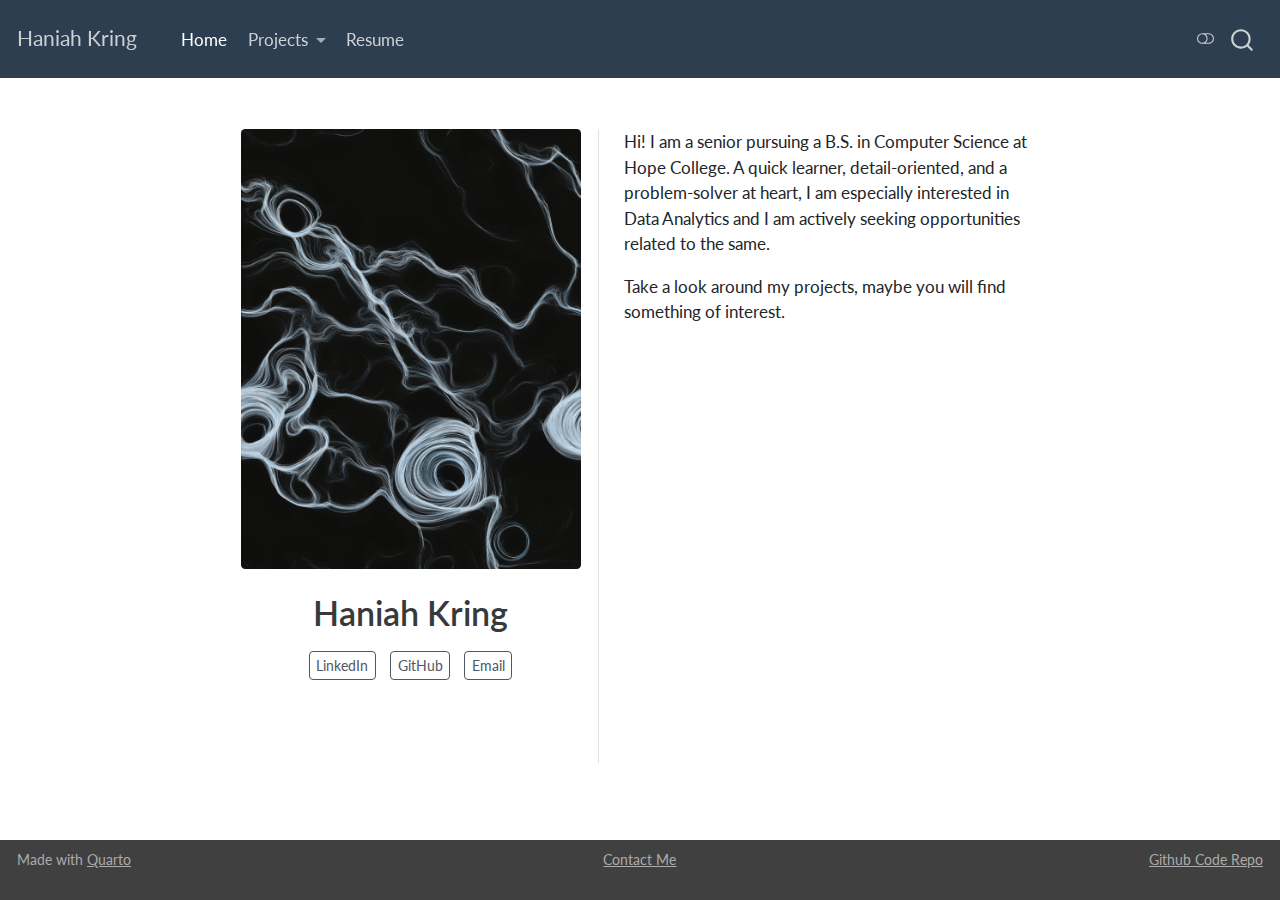
==== commit a4223838: "Built site for gh-pages" ====
--- a/index.html
+++ b/index.html
@@ -7,7 +7,7 @@
 <meta name="viewport" content="width=device-width, initial-scale=1.0, user-scalable=yes">
 
 
-<title>The Repository - Haniah Kring</title>
+<title>Haniah Kring</title>
 <style>
 code{white-space: pre-wrap;}
 span.smallcaps{font-variant: small-caps;}
@@ -74,7 +74,7 @@
       <div class="navbar-container container-fluid">
       <div class="navbar-brand-container">
     <a class="navbar-brand" href="./index.html">
-    <span class="navbar-title">The Repository</span>
+    <span class="navbar-title">Haniah Kring</span>
     </a>
   </div>
             <div id="quarto-search" class="" title="Search"></div>
@@ -145,7 +145,7 @@
   </div>
   <div class="about-contents"><main class="content" id="quarto-document-content">
 <p>Hi! I am a senior pursuing a B.S. in Computer Science at Hope College. A quick learner, detail-oriented, and a problem-solver at heart, I am especially interested in Data Analytics and I am actively seeking opportunities related to the same.</p>
-<p>Take a look around my projects… maybe you will find something of interest!</p>
+<p>Take a look around my projects, maybe you will find something of interest.</p>
 
 
 </main></div>
